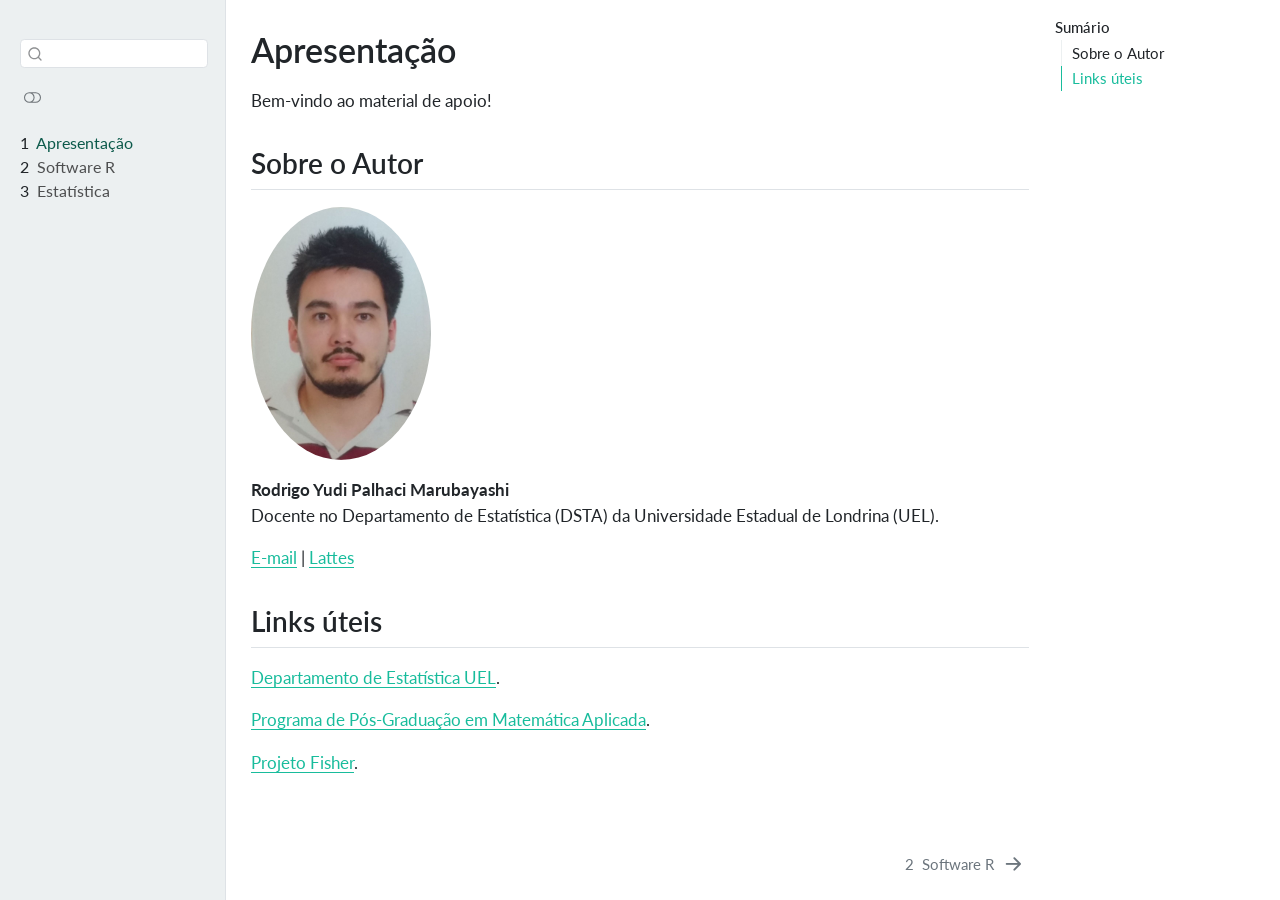
==== docs/index.html @ be247bbe "Add files via upload" ====
<!DOCTYPE html>
<html xmlns="http://www.w3.org/1999/xhtml" lang="en" xml:lang="en"><head>

<meta charset="utf-8">
<meta name="generator" content="quarto-1.10.18">

<meta name="viewport" content="width=device-width, initial-scale=1.0, user-scalable=yes">


<title>Apresentação</title>
<style>
/* Default styles provided by pandoc.
** See https://pandoc.org/MANUAL.html#variables-for-html for config info.
*/
span.smallcaps{font-variant: small-caps;}
div.columns{display: flex; gap: 1.5em;}
div.column{flex: auto;}
@media screen {
div.columns{gap: min(4vw, 1.5em);}
div.column{overflow-x: auto;}
}
div.hanging-indent{margin-left: 1.5em; text-indent: -1.5em;}
ul.task-list{list-style: none;}
ul.task-list li input[type="checkbox"] {
  width: 0.8em;
  margin: 0 0.8em 0.2em -1em; /* quarto-specific, see https://github.com/quarto-dev/quarto-cli/issues/4556 */ 
  vertical-align: middle;
}
</style>


<script src="site_libs/quarto-nav/quarto-nav.js"></script>
<script src="site_libs/quarto-nav/headroom.min.js"></script>
<script src="site_libs/clipboard/clipboard.min.js"></script>
<script src="site_libs/quarto-search/autocomplete.umd.js"></script>
<script src="site_libs/quarto-search/fuse.min.js"></script>
<script src="site_libs/quarto-search/quarto-search.js"></script>
<meta name="quarto:offset" content="./">
<link href="./capitulo1.html" rel="next">
<script src="site_libs/quarto-html/quarto.js" type="module"></script>
<script src="site_libs/quarto-html/tabsets/tabsets.js" type="module"></script>
<script src="site_libs/quarto-html/popper.min.js"></script>
<script src="site_libs/quarto-html/tippy.umd.min.js"></script>
<script src="site_libs/quarto-html/anchor.min.js"></script>
<link href="site_libs/quarto-html/tippy.css" rel="stylesheet">
<link href="site_libs/quarto-html/quarto-syntax-highlighting-64a204ab8560d761af7679ceaba22944.css" rel="stylesheet" class="quarto-color-scheme" id="quarto-text-highlighting-styles">
<link href="site_libs/quarto-html/quarto-syntax-highlighting-dark-b85bc7c33db8c58e0ec93c3465666fed.css" rel="stylesheet" class="quarto-color-scheme quarto-color-alternate" id="quarto-text-highlighting-styles">
<link href="site_libs/quarto-html/quarto-syntax-highlighting-64a204ab8560d761af7679ceaba22944.css" rel="stylesheet" class="quarto-color-scheme-extra" id="quarto-text-highlighting-styles">
<script src="site_libs/bootstrap/bootstrap.min.js"></script>
<link href="site_libs/bootstrap/bootstrap-icons.css" rel="stylesheet">
<link href="site_libs/bootstrap/bootstrap-071f2cfab2509698780004be9a3705a4.min.css" rel="stylesheet" append-hash="true" class="quarto-color-scheme" id="quarto-bootstrap" data-mode="light">
<link href="site_libs/bootstrap/bootstrap-dark-28465b6b87aa4d4b3ae6852c24e7e3ea.min.css" rel="stylesheet" append-hash="true" class="quarto-color-scheme quarto-color-alternate" id="quarto-bootstrap" data-mode="dark">
<link href="site_libs/bootstrap/bootstrap-071f2cfab2509698780004be9a3705a4.min.css" rel="stylesheet" append-hash="true" class="quarto-color-scheme-extra" id="quarto-bootstrap" data-mode="light">
<script id="quarto-search-options" type="application/json">{
  "location": "sidebar",
  "copy-button": false,
  "collapse-after": 3,
  "panel-placement": "start",
  "type": "textbox",
  "limit": 50,
  "keyboard-shortcut": [
    "f",
    "/",
    "s"
  ],
  "show-item-context": false,
  "language": {
    "search-no-results-text": "No results",
    "search-matching-documents-text": "matching documents",
    "search-copy-link-title": "Copy link to search",
    "search-hide-matches-text": "Hide additional matches",
    "search-more-match-text": "more match in this document",
    "search-more-matches-text": "more matches in this document",
    "search-clear-button-title": "Clear",
    "search-text-placeholder": "",
    "search-detached-cancel-button-title": "Cancel",
    "search-submit-button-title": "Submit",
    "search-label": "Search"
  }
}</script>


</head>

<body class="nav-sidebar docked quarto-light"><script id="quarto-html-before-body" type="application/javascript">
    const toggleBodyColorMode = (bsSheetEl) => {
      const mode = bsSheetEl.getAttribute("data-mode");
      const bodyEl = window.document.querySelector("body");
      if (mode === "dark") {
        bodyEl.classList.add("quarto-dark");
        bodyEl.classList.remove("quarto-light");
      } else {
        bodyEl.classList.add("quarto-light");
        bodyEl.classList.remove("quarto-dark");
      }
    }
    const toggleBodyColorPrimary = () => {
      const bsSheetEl = window.document.querySelector("link#quarto-bootstrap:not([rel=disabled-stylesheet])");
      if (bsSheetEl) {
        toggleBodyColorMode(bsSheetEl);
      }
    }
    const setColorSchemeToggle = (alternate) => {
      const toggles = window.document.querySelectorAll('.quarto-color-scheme-toggle');
      for (let i=0; i < toggles.length; i++) {
        const toggle = toggles[i];
        if (toggle) {
          if (alternate) {
            toggle.classList.add("alternate");
          } else {
            toggle.classList.remove("alternate");
          }
        }
      }
    };
    const toggleColorMode = (alternate) => {
      // Switch the stylesheets
      const primaryStylesheets = window.document.querySelectorAll('link.quarto-color-scheme:not(.quarto-color-alternate)');
      const alternateStylesheets = window.document.querySelectorAll('link.quarto-color-scheme.quarto-color-alternate');
      manageTransitions('#quarto-margin-sidebar .nav-link', false);
      if (alternate) {
        // note: dark is layered on light, we don't disable primary!
        enableStylesheet(alternateStylesheets);
        for (const sheetNode of alternateStylesheets) {
          if (sheetNode.id === "quarto-bootstrap") {
            toggleBodyColorMode(sheetNode);
          }
        }
      } else {
        disableStylesheet(alternateStylesheets);
        enableStylesheet(primaryStylesheets)
        toggleBodyColorPrimary();
      }
      manageTransitions('#quarto-margin-sidebar .nav-link', true);
      // Switch the toggles
      setColorSchemeToggle(alternate)
      // Hack to workaround the fact that safari doesn't
      // properly recolor the scrollbar when toggling (#1455)
      if (navigator.userAgent.indexOf('Safari') > 0 && navigator.userAgent.indexOf('Chrome') == -1) {
        manageTransitions("body", false);
        window.scrollTo(0, 1);
        setTimeout(() => {
          window.scrollTo(0, 0);
          manageTransitions("body", true);
        }, 40);
      }
    }
    const disableStylesheet = (stylesheets) => {
      for (let i=0; i < stylesheets.length; i++) {
        const stylesheet = stylesheets[i];
        stylesheet.rel = 'disabled-stylesheet';
      }
    }
    const enableStylesheet = (stylesheets) => {
      for (let i=0; i < stylesheets.length; i++) {
        const stylesheet = stylesheets[i];
        if(stylesheet.rel !== 'stylesheet') { // for Chrome, which will still FOUC without this check
          stylesheet.rel = 'stylesheet';
        }
      }
    }
    const manageTransitions = (selector, allowTransitions) => {
      const els = window.document.querySelectorAll(selector);
      for (let i=0; i < els.length; i++) {
        const el = els[i];
        if (allowTransitions) {
          el.classList.remove('notransition');
        } else {
          el.classList.add('notransition');
        }
      }
    }
    const isFileUrl = () => {
      return window.location.protocol === 'file:';
    }
    const hasAlternateSentinel = () => {
      let styleSentinel = getColorSchemeSentinel();
      if (styleSentinel !== null) {
        return styleSentinel === "alternate";
      } else {
        return false;
      }
    }
    const setStyleSentinel = (alternate) => {
      const value = alternate ? "alternate" : "default";
      if (!isFileUrl()) {
        window.localStorage.setItem("quarto-color-scheme", value);
      } else {
        localAlternateSentinel = value;
      }
    }
    const getColorSchemeSentinel = () => {
      if (!isFileUrl()) {
        const storageValue = window.localStorage.getItem("quarto-color-scheme");
        return storageValue != null ? storageValue : localAlternateSentinel;
      } else {
        return localAlternateSentinel;
      }
    }
    const toggleGiscusIfUsed = (isAlternate, darkModeDefault) => {
      const baseTheme = document.querySelector('#giscus-base-theme')?.value ?? 'light';
      const alternateTheme = document.querySelector('#giscus-alt-theme')?.value ?? 'dark';
      let newTheme = '';
      if(authorPrefersDark) {
        newTheme = isAlternate ? baseTheme : alternateTheme;
      } else {
        newTheme = isAlternate ? alternateTheme : baseTheme;
      }
      const changeGiscusTheme = () => {
        // From: https://github.com/giscus/giscus/issues/336
        const sendMessage = (message) => {
          const iframe = document.querySelector('iframe.giscus-frame');
          if (!iframe) return;
          iframe.contentWindow.postMessage({ giscus: message }, 'https://giscus.app');
        }
        sendMessage({
          setConfig: {
            theme: newTheme
          }
        });
      }
      const isGiscussLoaded = window.document.querySelector('iframe.giscus-frame') !== null;
      if (isGiscussLoaded) {
        changeGiscusTheme();
      }
    };
    const authorPrefersDark = false;
    const darkModeDefault = authorPrefersDark;
      document.querySelector('link#quarto-text-highlighting-styles.quarto-color-scheme-extra').rel = 'disabled-stylesheet';
      document.querySelector('link#quarto-bootstrap.quarto-color-scheme-extra').rel = 'disabled-stylesheet';
    let localAlternateSentinel = darkModeDefault ? 'alternate' : 'default';
    // Dark / light mode switch
    window.quartoToggleColorScheme = () => {
      // Read the current dark / light value
      let toAlternate = !hasAlternateSentinel();
      toggleColorMode(toAlternate);
      setStyleSentinel(toAlternate);
      toggleGiscusIfUsed(toAlternate, darkModeDefault);
      window.dispatchEvent(new Event('resize'));
    };
    // Switch to dark mode if need be
    if (hasAlternateSentinel()) {
      toggleColorMode(true);
    } else {
      toggleColorMode(false);
    }
  </script>

<div id="quarto-search-results"></div>
  <header id="quarto-header" class="headroom fixed-top">
  <nav class="quarto-secondary-nav">
    <div class="container-fluid d-flex">
      <button type="button" class="quarto-btn-toggle btn" data-bs-toggle="collapse" role="button" data-bs-target=".quarto-sidebar-collapse-item" aria-controls="quarto-sidebar" aria-expanded="false" aria-label="Toggle sidebar navigation" onclick="if (window.quartoToggleHeadroom) { window.quartoToggleHeadroom(); }">
        <i class="bi bi-layout-text-sidebar-reverse"></i>
      </button>
        <nav class="quarto-page-breadcrumbs" aria-label="breadcrumb"><ol class="breadcrumb"><li class="breadcrumb-item"><a href="./index.html"><span class="chapter-number">1</span>&nbsp; <span class="chapter-title">Apresentação</span></a></li></ol></nav>
        <a class="flex-grow-1" role="navigation" data-bs-toggle="collapse" data-bs-target=".quarto-sidebar-collapse-item" aria-controls="quarto-sidebar" aria-expanded="false" aria-label="Toggle sidebar navigation" onclick="if (window.quartoToggleHeadroom) { window.quartoToggleHeadroom(); }">      
        </a>
      <button type="button" class="btn quarto-search-button" aria-label="Search" onclick="window.quartoOpenSearch();">
        <i class="bi bi-search"></i>
      </button>
    </div>
  </nav>
</header>
<!-- content -->
<div id="quarto-content" class="quarto-container page-columns page-rows-contents page-layout-article">
<!-- sidebar -->
  <nav id="quarto-sidebar" class="sidebar collapse collapse-horizontal quarto-sidebar-collapse-item sidebar-navigation docked overflow-auto">
        <div class="mt-2 flex-shrink-0 align-items-center">
        <div class="sidebar-search">
        <div id="quarto-search" class="" title="Search"></div>
        </div>
        </div>
        <div class="sidebar-tools-collapse">
  <a href="" class="quarto-color-scheme-toggle quarto-navigation-tool  px-1" onclick="window.quartoToggleColorScheme(); return false;" title="Toggle dark mode"><i class="bi"></i></a>
</div>
    <div class="sidebar-menu-container"> 
    <ul class="list-unstyled mt-1">
        <li class="sidebar-item">
  <div class="sidebar-item-container"> 
  <a href="./index.html" class="sidebar-item-text sidebar-link active">
 <span class="menu-text"><span class="chapter-number">1</span>&nbsp; <span class="chapter-title">Apresentação</span></span></a>
  </div>
</li>
        <li class="sidebar-item">
  <div class="sidebar-item-container"> 
  <a href="./capitulo1.html" class="sidebar-item-text sidebar-link">
 <span class="menu-text"><span class="chapter-number">2</span>&nbsp; <span class="chapter-title">Software R</span></span></a>
  </div>
</li>
        <li class="sidebar-item">
  <div class="sidebar-item-container"> 
  <a href="./capitulo2.html" class="sidebar-item-text sidebar-link">
 <span class="menu-text"><span class="chapter-number">3</span>&nbsp; <span class="chapter-title">Estatística</span></span></a>
  </div>
</li>
    </ul>
    </div>
</nav>
<div id="quarto-sidebar-glass" class="quarto-sidebar-collapse-item" data-bs-toggle="collapse" data-bs-target=".quarto-sidebar-collapse-item"></div>
<!-- margin-sidebar -->
    <div id="quarto-margin-sidebar" class="sidebar margin-sidebar">
        <nav id="TOC" role="doc-toc" class="toc-active">
    <h2 id="toc-title">Sumário</h2>
   
  <ul>
  <li><a href="#sobre-o-autor" id="toc-sobre-o-autor" class="nav-link active" data-scroll-target="#sobre-o-autor">Sobre o Autor</a></li>
  <li><a href="#links-úteis" id="toc-links-úteis" class="nav-link" data-scroll-target="#links-úteis">Links úteis</a></li>
  </ul>
</nav>
    </div>
<!-- main -->
<main class="content" id="quarto-document-content">


<header id="title-block-header" class="quarto-title-block default">
<div class="quarto-title">
<h1 class="title">Apresentação</h1>
</div>



<div class="quarto-title-meta">

    
  
    
  </div>
  


</header>


<p>Bem-vindo ao material de apoio!</p>
<section id="sobre-o-autor" class="level2 unnumbered">
<h2 class="unnumbered anchored" data-anchor-id="sobre-o-autor">Sobre o Autor</h2>
<p><img src="imagens/foto.jpg" class="img-fluid" style="border-radius: 50%;" width="180"></p>
<p><strong>Rodrigo Yudi Palhaci Marubayashi</strong><br>
Docente no Departamento de Estatística (DSTA) da Universidade Estadual de Londrina (UEL).</p>
<p><a href="mailto:marubayashi@uel.br">E-mail</a> | <a href="http://lattes.cnpq.br/9007309012680740" target="_blank">Lattes</a></p>
</section>
<section id="links-úteis" class="level2 unnumbered">
<h2 class="unnumbered anchored" data-anchor-id="links-úteis">Links úteis</h2>
<p><a href="https://www.uel.br/ceca/estatistica/" target="_blank">Departamento de Estatística UEL</a>.</p>
<p><a href="https://pos.uel.br/pgmac/" target="_blank">Programa de Pós-Graduação em Matemática Aplicada</a>.</p>
<p><a href="https://fisher.uel.br/index/" target="_blank">Projeto Fisher</a>.</p>


</section>

</main> <!-- /main -->
<script id="quarto-html-after-body" type="application/javascript">
  window.document.addEventListener("DOMContentLoaded", function (event) {
    // Ensure there is a toggle, if there isn't float one in the top right
    if (window.document.querySelector('.quarto-color-scheme-toggle') === null) {
      const a = window.document.createElement('a');
      a.classList.add('top-right');
      a.classList.add('quarto-color-scheme-toggle');
      a.href = "";
      a.onclick = function() { try { window.quartoToggleColorScheme(); } catch {} return false; };
      const i = window.document.createElement("i");
      i.classList.add('bi');
      a.appendChild(i);
      window.document.body.appendChild(a);
    }
    setColorSchemeToggle(hasAlternateSentinel())
    const icon = "";
    const anchorJS = new window.AnchorJS();
    anchorJS.options = {
      placement: 'right',
      icon: icon
    };
    anchorJS.add('.anchored');
    const isCodeAnnotation = (el) => {
      for (const clz of el.classList) {
        if (clz.startsWith('code-annotation-')) {                     
          return true;
        }
      }
      return false;
    }
    const onCopySuccess = function(e) {
      // button target
      const button = e.trigger;
      // don't keep focus
      button.blur();
      // flash "checked"
      button.classList.add('code-copy-button-checked');
      var currentTitle = button.getAttribute("title");
      button.setAttribute("title", "Copied!");
      let tooltip;
      if (window.bootstrap) {
        button.setAttribute("data-bs-toggle", "tooltip");
        button.setAttribute("data-bs-placement", "left");
        button.setAttribute("data-bs-title", "Copied!");
        tooltip = new bootstrap.Tooltip(button, 
          { trigger: "manual", 
            customClass: "code-copy-button-tooltip",
            offset: [0, -8]});
        tooltip.show();    
      }
      setTimeout(function() {
        if (tooltip) {
          tooltip.hide();
          button.removeAttribute("data-bs-title");
          button.removeAttribute("data-bs-toggle");
          button.removeAttribute("data-bs-placement");
        }
        button.setAttribute("title", currentTitle);
        button.classList.remove('code-copy-button-checked');
      }, 1000);
      // clear code selection
      e.clearSelection();
    }
    const getTextToCopy = function(trigger) {
      const outerScaffold = trigger.parentElement.cloneNode(true);
      const codeEl = outerScaffold.querySelector('code');
      for (const childEl of codeEl.children) {
        if (isCodeAnnotation(childEl)) {
          childEl.remove();
        }
      }
      return codeEl.innerText;
    }
    const clipboard = new window.ClipboardJS('.code-copy-button:not([data-in-quarto-modal])', {
      text: getTextToCopy
    });
    clipboard.on('success', onCopySuccess);
    if (window.document.getElementById('quarto-embedded-source-code-modal')) {
      const clipboardModal = new window.ClipboardJS('.code-copy-button[data-in-quarto-modal]', {
        text: getTextToCopy,
        container: window.document.getElementById('quarto-embedded-source-code-modal')
      });
      clipboardModal.on('success', onCopySuccess);
    }
      var localhostRegex = new RegExp(/^(?:http|https):\/\/localhost\:?[0-9]*\//);
      var mailtoRegex = new RegExp(/^mailto:/);
        var filterRegex = new RegExp('/' + window.location.host + '/');
      var isInternal = (href) => {
          return filterRegex.test(href) || localhostRegex.test(href) || mailtoRegex.test(href);
      }
      // Inspect non-navigation links and adorn them if external
     var links = window.document.querySelectorAll('a[href]:not(.nav-link):not(.navbar-brand):not(.toc-action):not(.sidebar-link):not(.sidebar-item-toggle):not(.pagination-link):not(.no-external):not([aria-hidden]):not(.dropdown-item):not(.quarto-navigation-tool):not(.about-link)');
      for (var i=0; i<links.length; i++) {
        const link = links[i];
        if (!isInternal(link.href)) {
          // undo the damage that might have been done by quarto-nav.js in the case of
          // links that we want to consider external
          if (link.dataset.originalHref !== undefined) {
            link.href = link.dataset.originalHref;
          }
        }
      }
    function tippyHover(el, contentFn, onTriggerFn, onUntriggerFn) {
      const config = {
        allowHTML: true,
        maxWidth: 500,
        delay: 100,
        arrow: false,
        appendTo: function(el) {
            return el.parentElement;
        },
        interactive: true,
        interactiveBorder: 10,
        theme: 'quarto',
        placement: 'bottom-start',
      };
      if (contentFn) {
        config.content = contentFn;
      }
      if (onTriggerFn) {
        config.onTrigger = onTriggerFn;
      }
      if (onUntriggerFn) {
        config.onUntrigger = onUntriggerFn;
      }
      window.tippy(el, config); 
    }
    const noterefs = window.document.querySelectorAll('a[role="doc-noteref"]');
    for (var i=0; i<noterefs.length; i++) {
      const ref = noterefs[i];
      tippyHover(ref, function() {
        // use id or data attribute instead here
        let href = ref.getAttribute('data-footnote-href') || ref.getAttribute('href');
        try { href = new URL(href).hash; } catch {}
        const id = href.replace(/^#\/?/, "");
        const note = window.document.getElementById(id);
        if (note) {
          return note.innerHTML;
        } else {
          return "";
        }
      });
    }
    const xrefs = window.document.querySelectorAll('a.quarto-xref');
    const processXRef = (id, note) => {
      // Strip column container classes
      const stripColumnClz = (el) => {
        el.classList.remove("page-full", "page-columns");
        if (el.children) {
          for (const child of el.children) {
            stripColumnClz(child);
          }
        }
      }
      stripColumnClz(note)
      if (id === null || id.startsWith('sec-')) {
        // Special case sections, only their first couple elements
        const container = document.createElement("div");
        if (note.children && note.children.length > 2) {
          container.appendChild(note.children[0].cloneNode(true));
          for (let i = 1; i < note.children.length; i++) {
            const child = note.children[i];
            if (child.tagName === "P" && child.innerText === "") {
              continue;
            } else {
              container.appendChild(child.cloneNode(true));
              break;
            }
          }
          if (window.Quarto?.typesetMath) {
            window.Quarto.typesetMath(container);
          }
          return container.innerHTML
        } else {
          if (window.Quarto?.typesetMath) {
            window.Quarto.typesetMath(note);
          }
          return note.innerHTML;
        }
      } else {
        // Remove any anchor links if they are present
        const anchorLink = note.querySelector('a.anchorjs-link');
        if (anchorLink) {
          anchorLink.remove();
        }
        if (window.Quarto?.typesetMath) {
          window.Quarto.typesetMath(note);
        }
        if (note.classList.contains("callout")) {
          return note.outerHTML;
        } else {
          return note.innerHTML;
        }
      }
    }
    for (var i=0; i<xrefs.length; i++) {
      const xref = xrefs[i];
      tippyHover(xref, undefined, function(instance) {
        instance.disable();
        let url = xref.getAttribute('href');
        let hash = undefined; 
        if (url.startsWith('#')) {
          hash = url;
        } else {
          try { hash = new URL(url).hash; } catch {}
        }
        if (hash) {
          const id = hash.replace(/^#\/?/, "");
          const note = window.document.getElementById(id);
          if (note !== null) {
            try {
              const html = processXRef(id, note.cloneNode(true));
              instance.setContent(html);
            } finally {
              instance.enable();
              instance.show();
            }
          } else {
            // See if we can fetch this
            fetch(url.split('#')[0])
            .then(res => res.text())
            .then(html => {
              const parser = new DOMParser();
              const htmlDoc = parser.parseFromString(html, "text/html");
              const note = htmlDoc.getElementById(id);
              if (note !== null) {
                const html = processXRef(id, note);
                instance.setContent(html);
              } 
            }).finally(() => {
              instance.enable();
              instance.show();
            });
          }
        } else {
          // See if we can fetch a full url (with no hash to target)
          // This is a special case and we should probably do some content thinning / targeting
          fetch(url)
          .then(res => res.text())
          .then(html => {
            const parser = new DOMParser();
            const htmlDoc = parser.parseFromString(html, "text/html");
            const note = htmlDoc.querySelector('main.content');
            if (note !== null) {
              // This should only happen for chapter cross references
              // (since there is no id in the URL)
              // remove the first header
              if (note.children.length > 0 && note.children[0].tagName === "HEADER") {
                note.children[0].remove();
              }
              const html = processXRef(null, note);
              instance.setContent(html);
            } 
          }).finally(() => {
            instance.enable();
            instance.show();
          });
        }
      }, function(instance) {
      });
    }
        let selectedAnnoteEl;
        const selectorForAnnotation = ( cell, annotation) => {
          let cellAttr = 'data-code-cell="' + cell + '"';
          let lineAttr = 'data-code-annotation="' +  annotation + '"';
          const selector = 'span[' + cellAttr + '][' + lineAttr + ']';
          return selector;
        }
        const selectCodeLines = (annoteEl) => {
          const doc = window.document;
          const targetCell = annoteEl.getAttribute("data-target-cell");
          const targetAnnotation = annoteEl.getAttribute("data-target-annotation");
          const annoteSpan = window.document.querySelector(selectorForAnnotation(targetCell, targetAnnotation));
          const lines = annoteSpan.getAttribute("data-code-lines").split(",");
          const lineIds = lines.map((line) => {
            return targetCell + "-" + line;
          })
          let top = null;
          let height = null;
          let parent = null;
          if (lineIds.length > 0) {
              //compute the position of the single el (top and bottom and make a div)
              const el = window.document.getElementById(lineIds[0]);
              top = el.offsetTop;
              height = el.offsetHeight;
              parent = el.parentElement.parentElement;
            if (lineIds.length > 1) {
              const lastEl = window.document.getElementById(lineIds[lineIds.length - 1]);
              const bottom = lastEl.offsetTop + lastEl.offsetHeight;
              height = bottom - top;
            }
            if (top !== null && height !== null && parent !== null) {
              // cook up a div (if necessary) and position it 
              let div = window.document.getElementById("code-annotation-line-highlight");
              if (div === null) {
                div = window.document.createElement("div");
                div.setAttribute("id", "code-annotation-line-highlight");
                div.style.position = 'absolute';
                parent.appendChild(div);
              }
              div.style.top = top - 2 + "px";
              div.style.height = height + 4 + "px";
              div.style.left = 0;
              let gutterDiv = window.document.getElementById("code-annotation-line-highlight-gutter");
              if (gutterDiv === null) {
                gutterDiv = window.document.createElement("div");
                gutterDiv.setAttribute("id", "code-annotation-line-highlight-gutter");
                gutterDiv.style.position = 'absolute';
                const codeCell = window.document.getElementById(targetCell);
                const gutter = codeCell.querySelector('.code-annotation-gutter');
                gutter.appendChild(gutterDiv);
              }
              gutterDiv.style.top = top - 2 + "px";
              gutterDiv.style.height = height + 4 + "px";
            }
            selectedAnnoteEl = annoteEl;
          }
        };
        const unselectCodeLines = () => {
          const elementsIds = ["code-annotation-line-highlight", "code-annotation-line-highlight-gutter"];
          elementsIds.forEach((elId) => {
            const div = window.document.getElementById(elId);
            if (div) {
              div.remove();
            }
          });
          selectedAnnoteEl = undefined;
        };
          // Handle positioning of the toggle
      window.addEventListener(
        "resize",
        throttle(() => {
          elRect = undefined;
          if (selectedAnnoteEl) {
            selectCodeLines(selectedAnnoteEl);
          }
        }, 10)
      );
      function throttle(fn, ms) {
      let throttle = false;
      let timer;
        return (...args) => {
          if(!throttle) { // first call gets through
              fn.apply(this, args);
              throttle = true;
          } else { // all the others get throttled
              if(timer) clearTimeout(timer); // cancel #2
              timer = setTimeout(() => {
                fn.apply(this, args);
                timer = throttle = false;
              }, ms);
          }
        };
      }
        // Attach click handler to the DT
        const annoteDls = window.document.querySelectorAll('dt[data-target-cell]');
        for (const annoteDlNode of annoteDls) {
          annoteDlNode.addEventListener('click', (event) => {
            const clickedEl = event.target;
            if (clickedEl !== selectedAnnoteEl) {
              unselectCodeLines();
              const activeEl = window.document.querySelector('dt[data-target-cell].code-annotation-active');
              if (activeEl) {
                activeEl.classList.remove('code-annotation-active');
              }
              selectCodeLines(clickedEl);
              clickedEl.classList.add('code-annotation-active');
            } else {
              // Unselect the line
              unselectCodeLines();
              clickedEl.classList.remove('code-annotation-active');
            }
          });
        }
    const findCites = (el) => {
      const parentEl = el.parentElement;
      if (parentEl) {
        const cites = parentEl.dataset.cites;
        if (cites) {
          return {
            el,
            cites: cites.split(' ')
          };
        } else {
          return findCites(el.parentElement)
        }
      } else {
        return undefined;
      }
    };
    var bibliorefs = window.document.querySelectorAll('a[role="doc-biblioref"]');
    for (var i=0; i<bibliorefs.length; i++) {
      const ref = bibliorefs[i];
      const citeInfo = findCites(ref);
      if (citeInfo) {
        tippyHover(citeInfo.el, function() {
          var popup = window.document.createElement('div');
          citeInfo.cites.forEach(function(cite) {
            var citeDiv = window.document.createElement('div');
            citeDiv.classList.add('hanging-indent');
            citeDiv.classList.add('csl-entry');
            var biblioDiv = window.document.getElementById('ref-' + cite);
            if (biblioDiv) {
              citeDiv.innerHTML = biblioDiv.innerHTML;
            }
            popup.appendChild(citeDiv);
          });
          return popup.innerHTML;
        });
      }
    }
  });
  </script>
<nav class="page-navigation">
  <div class="nav-page nav-page-previous">
  </div>
  <div class="nav-page nav-page-next">
      <a href="./capitulo1.html" class="pagination-link" aria-label="Software R">
        <span class="nav-page-text"><span class="chapter-number">2</span>&nbsp; <span class="chapter-title">Software R</span></span> <i class="bi bi-arrow-right-short"></i>
      </a>
  </div>
</nav>
</div> <!-- /content -->




</body></html>
---- docs/site_libs/quarto-html/tippy.css ----
.tippy-box[data-animation=fade][data-state=hidden]{opacity:0}[data-tippy-root]{max-width:calc(100vw - 10px)}.tippy-box{position:relative;background-color:#333;color:#fff;border-radius:4px;font-size:14px;line-height:1.4;white-space:normal;outline:0;transition-property:transform,visibility,opacity}.tippy-box[data-placement^=top]>.tippy-arrow{bottom:0}.tippy-box[data-placement^=top]>.tippy-arrow:before{bottom:-7px;left:0;border-width:8px 8px 0;border-top-color:initial;transform-origin:center top}.tippy-box[data-placement^=bottom]>.tippy-arrow{top:0}.tippy-box[data-placement^=bottom]>.tippy-arrow:before{top:-7px;left:0;border-width:0 8px 8px;border-bottom-color:initial;transform-origin:center bottom}.tippy-box[data-placement^=left]>.tippy-arrow{right:0}.tippy-box[data-placement^=left]>.tippy-arrow:before{border-width:8px 0 8px 8px;border-left-color:initial;right:-7px;transform-origin:center left}.tippy-box[data-placement^=right]>.tippy-arrow{left:0}.tippy-box[data-placement^=right]>.tippy-arrow:before{left:-7px;border-width:8px 8px 8px 0;border-right-color:initial;transform-origin:center right}.tippy-box[data-inertia][data-state=visible]{transition-timing-function:cubic-bezier(.54,1.5,.38,1.11)}.tippy-arrow{width:16px;height:16px;color:#333}.tippy-arrow:before{content:"";position:absolute;border-color:transparent;border-style:solid}.tippy-content{position:relative;padding:5px 9px;z-index:1}
---- docs/site_libs/quarto-html/quarto-syntax-highlighting-64a204ab8560d761af7679ceaba22944.css ----
/* quarto syntax highlight colors */
:root {
  --quarto-hl-ot-color: #003B4F;
  --quarto-hl-at-color: #657422;
  --quarto-hl-ss-color: #20794D;
  --quarto-hl-an-color: #5E5E5E;
  --quarto-hl-fu-color: #4758AB;
  --quarto-hl-st-color: #20794D;
  --quarto-hl-cf-color: #003B4F;
  --quarto-hl-op-color: #5E5E5E;
  --quarto-hl-er-color: #AD0000;
  --quarto-hl-bn-color: #AD0000;
  --quarto-hl-al-color: #AD0000;
  --quarto-hl-va-color: #111111;
  --quarto-hl-bu-color: inherit;
  --quarto-hl-ex-color: inherit;
  --quarto-hl-pp-color: #AD0000;
  --quarto-hl-in-color: #5E5E5E;
  --quarto-hl-vs-color: #20794D;
  --quarto-hl-wa-color: #5E5E5E;
  --quarto-hl-do-color: #5E5E5E;
  --quarto-hl-im-color: #00769E;
  --quarto-hl-ch-color: #20794D;
  --quarto-hl-dt-color: #AD0000;
  --quarto-hl-fl-color: #AD0000;
  --quarto-hl-co-color: #5E5E5E;
  --quarto-hl-cv-color: #5E5E5E;
  --quarto-hl-cn-color: #8f5902;
  --quarto-hl-sc-color: #5E5E5E;
  --quarto-hl-dv-color: #AD0000;
  --quarto-hl-kw-color: #003B4F;
}

/* other quarto variables */
:root {
  --quarto-font-monospace: SFMono-Regular, Menlo, Monaco, Consolas, "Liberation Mono", "Courier New", monospace;
}

/* syntax highlight based on Pandoc's rules */
pre > code.sourceCode > span {
  color: #003B4F;
}

code.sourceCode > span {
  color: #003B4F;
}

div.sourceCode,
div.sourceCode pre.sourceCode {
  color: #003B4F;
}

/* Normal */
code span {
  color: #003B4F;
}

/* Alert */
code span.al {
  color: #AD0000;
  font-style: inherit;
}

/* Annotation */
code span.an {
  color: #5E5E5E;
  font-style: inherit;
}

/* Attribute */
code span.at {
  color: #657422;
  font-style: inherit;
}

/* BaseN */
code span.bn {
  color: #AD0000;
  font-style: inherit;
}

/* BuiltIn */
code span.bu {
  font-style: inherit;
}

/* ControlFlow */
code span.cf {
  color: #003B4F;
  font-weight: bold;
  font-style: inherit;
}

/* Char */
code span.ch {
  color: #20794D;
  font-style: inherit;
}

/* Constant */
code span.cn {
  color: #8f5902;
  font-style: inherit;
}

/* Comment */
code span.co {
  color: #5E5E5E;
  font-style: inherit;
}

/* CommentVar */
code span.cv {
  color: #5E5E5E;
  font-style: italic;
}

/* Documentation */
code span.do {
  color: #5E5E5E;
  font-style: italic;
}

/* DataType */
code span.dt {
  color: #AD0000;
  font-style: inherit;
}

/* DecVal */
code span.dv {
  color: #AD0000;
  font-style: inherit;
}

/* Error */
code span.er {
  color: #AD0000;
  font-style: inherit;
}

/* Extension */
code span.ex {
  font-style: inherit;
}

/* Float */
code span.fl {
  color: #AD0000;
  font-style: inherit;
}

/* Function */
code span.fu {
  color: #4758AB;
  font-style: inherit;
}

/* Import */
code span.im {
  color: #00769E;
  font-style: inherit;
}

/* Information */
code span.in {
  color: #5E5E5E;
  font-style: inherit;
}

/* Keyword */
code span.kw {
  color: #003B4F;
  font-weight: bold;
  font-style: inherit;
}

/* Operator */
code span.op {
  color: #5E5E5E;
  font-style: inherit;
}

/* Other */
code span.ot {
  color: #003B4F;
  font-style: inherit;
}

/* Preprocessor */
code span.pp {
  color: #AD0000;
  font-style: inherit;
}

/* SpecialChar */
code span.sc {
  color: #5E5E5E;
  font-style: inherit;
}

/* SpecialString */
code span.ss {
  color: #20794D;
  font-style: inherit;
}

/* String */
code span.st {
  color: #20794D;
  font-style: inherit;
}

/* Variable */
code span.va {
  color: #111111;
  font-style: inherit;
}

/* VerbatimString */
code span.vs {
  color: #20794D;
  font-style: inherit;
}

/* Warning */
code span.wa {
  color: #5E5E5E;
  font-style: italic;
}

.prevent-inlining {
  content: "</";
}

/*# sourceMappingURL=9d8d5bb603a83b8298b89080a598c93b.css.map */
---- docs/site_libs/quarto-html/quarto-syntax-highlighting-dark-b85bc7c33db8c58e0ec93c3465666fed.css ----
/* quarto syntax highlight colors */
:root {
  --quarto-hl-al-color: #f07178;
  --quarto-hl-an-color: #d4d0ab;
  --quarto-hl-at-color: #00e0e0;
  --quarto-hl-bn-color: #d4d0ab;
  --quarto-hl-bu-color: #abe338;
  --quarto-hl-ch-color: #abe338;
  --quarto-hl-co-color: #f8f8f2;
  --quarto-hl-cv-color: #ffd700;
  --quarto-hl-cn-color: #ffd700;
  --quarto-hl-cf-color: #ffa07a;
  --quarto-hl-dt-color: #ffa07a;
  --quarto-hl-dv-color: #d4d0ab;
  --quarto-hl-do-color: #f8f8f2;
  --quarto-hl-er-color: #f07178;
  --quarto-hl-ex-color: #00e0e0;
  --quarto-hl-fl-color: #d4d0ab;
  --quarto-hl-fu-color: #ffa07a;
  --quarto-hl-im-color: #abe338;
  --quarto-hl-in-color: #d4d0ab;
  --quarto-hl-kw-color: #ffa07a;
  --quarto-hl-op-color: #ffa07a;
  --quarto-hl-ot-color: #00e0e0;
  --quarto-hl-pp-color: #dcc6e0;
  --quarto-hl-re-color: #00e0e0;
  --quarto-hl-sc-color: #abe338;
  --quarto-hl-ss-color: #abe338;
  --quarto-hl-st-color: #abe338;
  --quarto-hl-va-color: #00e0e0;
  --quarto-hl-vs-color: #abe338;
  --quarto-hl-wa-color: #dcc6e0;
}

/* other quarto variables */
:root {
  --quarto-font-monospace: SFMono-Regular, Menlo, Monaco, Consolas, "Liberation Mono", "Courier New", monospace;
}

/* syntax highlight based on Pandoc's rules */
pre > code.sourceCode > span {
  color: #f8f8f2;
}

code.sourceCode > span {
  color: #f8f8f2;
}

div.sourceCode,
div.sourceCode pre.sourceCode {
  color: #f8f8f2;
}

/* Normal */
code span {
  color: #f8f8f2;
}

/* Alert */
code span.al {
  color: #f07178;
}

/* Annotation */
code span.an {
  color: #d4d0ab;
}

/* Attribute */
code span.at {
  color: #00e0e0;
}

/* BaseN */
code span.bn {
  color: #d4d0ab;
}

/* BuiltIn */
code span.bu {
  color: #abe338;
}

/* ControlFlow */
code span.cf {
  font-weight: bold;
  color: #ffa07a;
}

/* Char */
code span.ch {
  color: #abe338;
}

/* Constant */
code span.cn {
  color: #ffd700;
}

/* Comment */
code span.co {
  font-style: italic;
  color: #f8f8f2;
}

/* CommentVar */
code span.cv {
  color: #ffd700;
}

/* Documentation */
code span.do {
  color: #f8f8f2;
}

/* DataType */
code span.dt {
  color: #ffa07a;
}

/* DecVal */
code span.dv {
  color: #d4d0ab;
}

/* Error */
code span.er {
  color: #f07178;
  text-decoration: underline;
}

/* Extension */
code span.ex {
  font-weight: bold;
  color: #00e0e0;
}

/* Float */
code span.fl {
  color: #d4d0ab;
}

/* Function */
code span.fu {
  color: #ffa07a;
}

/* Import */
code span.im {
  color: #abe338;
}

/* Information */
code span.in {
  color: #d4d0ab;
}

/* Keyword */
code span.kw {
  font-weight: bold;
  color: #ffa07a;
}

/* Operator */
code span.op {
  color: #ffa07a;
}

/* Other */
code span.ot {
  color: #00e0e0;
}

/* Preprocessor */
code span.pp {
  color: #dcc6e0;
}

/* RegionMarker */
code span.re {
  background-color: #f8f8f2;
  color: #00e0e0;
}

/* SpecialChar */
code span.sc {
  color: #abe338;
}

/* SpecialString */
code span.ss {
  color: #abe338;
}

/* String */
code span.st {
  color: #abe338;
}

/* Variable */
code span.va {
  color: #00e0e0;
}

/* VerbatimString */
code span.vs {
  color: #abe338;
}

/* Warning */
code span.wa {
  color: #dcc6e0;
}

.prevent-inlining {
  content: "</";
}

/*# sourceMappingURL=4ed8f1090dec6531da29ab00902aa718.css.map */
---- docs/site_libs/quarto-html/quarto-syntax-highlighting-64a204ab8560d761af7679ceaba22944.css ----
/* quarto syntax highlight colors */
:root {
  --quarto-hl-ot-color: #003B4F;
  --quarto-hl-at-color: #657422;
  --quarto-hl-ss-color: #20794D;
  --quarto-hl-an-color: #5E5E5E;
  --quarto-hl-fu-color: #4758AB;
  --quarto-hl-st-color: #20794D;
  --quarto-hl-cf-color: #003B4F;
  --quarto-hl-op-color: #5E5E5E;
  --quarto-hl-er-color: #AD0000;
  --quarto-hl-bn-color: #AD0000;
  --quarto-hl-al-color: #AD0000;
  --quarto-hl-va-color: #111111;
  --quarto-hl-bu-color: inherit;
  --quarto-hl-ex-color: inherit;
  --quarto-hl-pp-color: #AD0000;
  --quarto-hl-in-color: #5E5E5E;
  --quarto-hl-vs-color: #20794D;
  --quarto-hl-wa-color: #5E5E5E;
  --quarto-hl-do-color: #5E5E5E;
  --quarto-hl-im-color: #00769E;
  --quarto-hl-ch-color: #20794D;
  --quarto-hl-dt-color: #AD0000;
  --quarto-hl-fl-color: #AD0000;
  --quarto-hl-co-color: #5E5E5E;
  --quarto-hl-cv-color: #5E5E5E;
  --quarto-hl-cn-color: #8f5902;
  --quarto-hl-sc-color: #5E5E5E;
  --quarto-hl-dv-color: #AD0000;
  --quarto-hl-kw-color: #003B4F;
}

/* other quarto variables */
:root {
  --quarto-font-monospace: SFMono-Regular, Menlo, Monaco, Consolas, "Liberation Mono", "Courier New", monospace;
}

/* syntax highlight based on Pandoc's rules */
pre > code.sourceCode > span {
  color: #003B4F;
}

code.sourceCode > span {
  color: #003B4F;
}

div.sourceCode,
div.sourceCode pre.sourceCode {
  color: #003B4F;
}

/* Normal */
code span {
  color: #003B4F;
}

/* Alert */
code span.al {
  color: #AD0000;
  font-style: inherit;
}

/* Annotation */
code span.an {
  color: #5E5E5E;
  font-style: inherit;
}

/* Attribute */
code span.at {
  color: #657422;
  font-style: inherit;
}

/* BaseN */
code span.bn {
  color: #AD0000;
  font-style: inherit;
}

/* BuiltIn */
code span.bu {
  font-style: inherit;
}

/* ControlFlow */
code span.cf {
  color: #003B4F;
  font-weight: bold;
  font-style: inherit;
}

/* Char */
code span.ch {
  color: #20794D;
  font-style: inherit;
}

/* Constant */
code span.cn {
  color: #8f5902;
  font-style: inherit;
}

/* Comment */
code span.co {
  color: #5E5E5E;
  font-style: inherit;
}

/* CommentVar */
code span.cv {
  color: #5E5E5E;
  font-style: italic;
}

/* Documentation */
code span.do {
  color: #5E5E5E;
  font-style: italic;
}

/* DataType */
code span.dt {
  color: #AD0000;
  font-style: inherit;
}

/* DecVal */
code span.dv {
  color: #AD0000;
  font-style: inherit;
}

/* Error */
code span.er {
  color: #AD0000;
  font-style: inherit;
}

/* Extension */
code span.ex {
  font-style: inherit;
}

/* Float */
code span.fl {
  color: #AD0000;
  font-style: inherit;
}

/* Function */
code span.fu {
  color: #4758AB;
  font-style: inherit;
}

/* Import */
code span.im {
  color: #00769E;
  font-style: inherit;
}

/* Information */
code span.in {
  color: #5E5E5E;
  font-style: inherit;
}

/* Keyword */
code span.kw {
  color: #003B4F;
  font-weight: bold;
  font-style: inherit;
}

/* Operator */
code span.op {
  color: #5E5E5E;
  font-style: inherit;
}

/* Other */
code span.ot {
  color: #003B4F;
  font-style: inherit;
}

/* Preprocessor */
code span.pp {
  color: #AD0000;
  font-style: inherit;
}

/* SpecialChar */
code span.sc {
  color: #5E5E5E;
  font-style: inherit;
}

/* SpecialString */
code span.ss {
  color: #20794D;
  font-style: inherit;
}

/* String */
code span.st {
  color: #20794D;
  font-style: inherit;
}

/* Variable */
code span.va {
  color: #111111;
  font-style: inherit;
}

/* VerbatimString */
code span.vs {
  color: #20794D;
  font-style: inherit;
}

/* Warning */
code span.wa {
  color: #5E5E5E;
  font-style: italic;
}

.prevent-inlining {
  content: "</";
}

/*# sourceMappingURL=9d8d5bb603a83b8298b89080a598c93b.css.map */
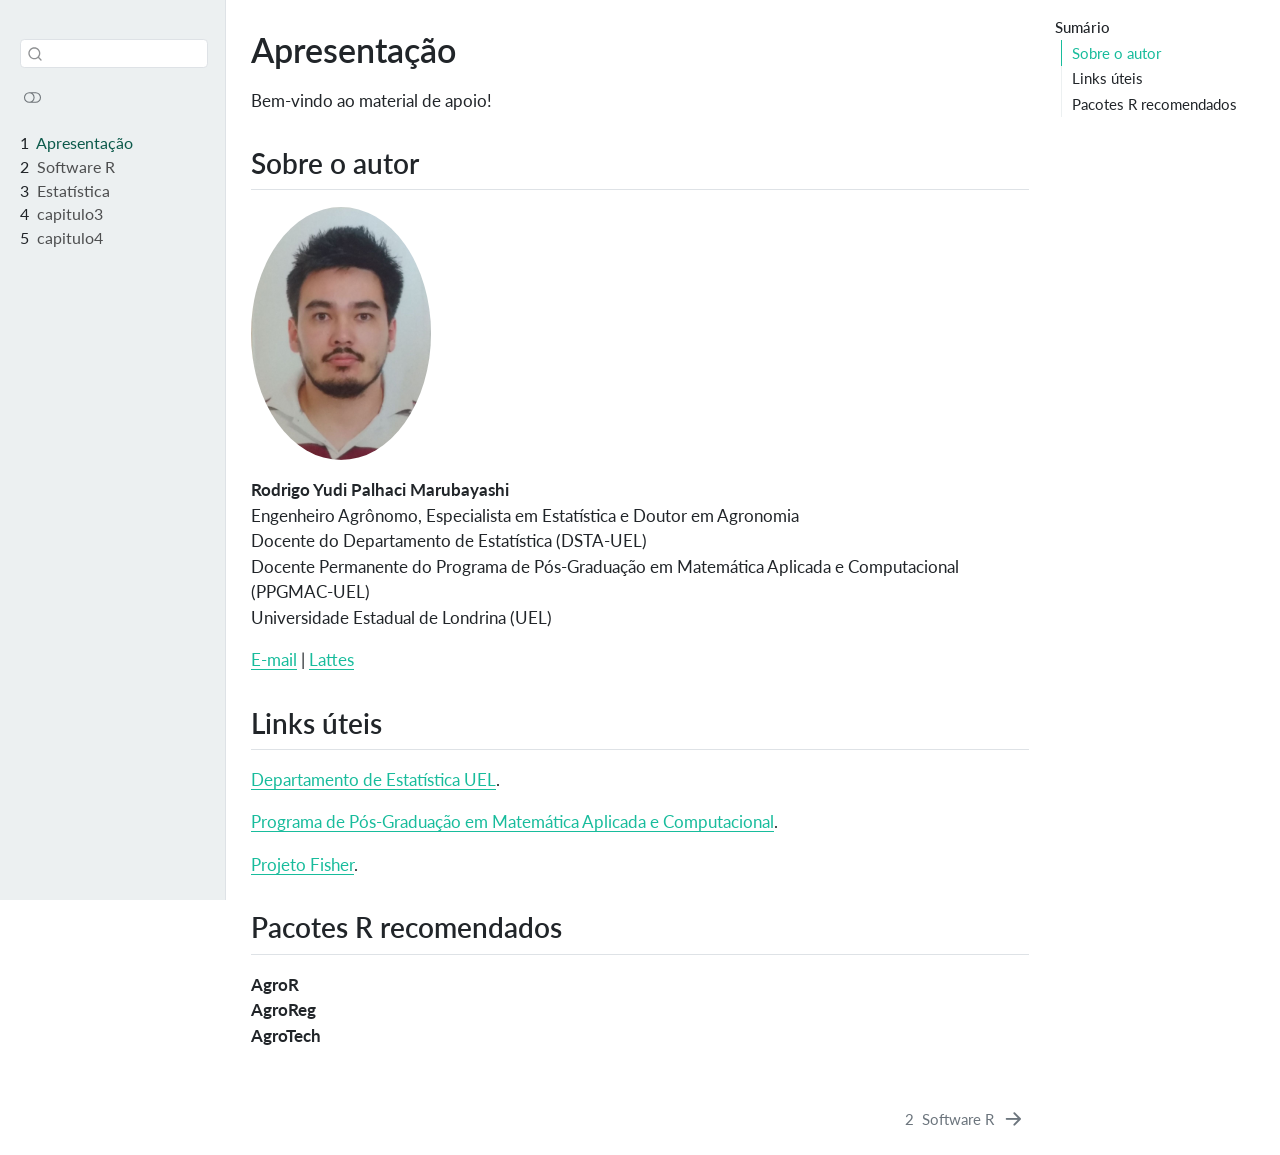
==== commit da983704: "Add files via upload" ====
--- a/docs/index.html
+++ b/docs/index.html
@@ -294,6 +294,18 @@
  <span class="menu-text"><span class="chapter-number">3</span>&nbsp; <span class="chapter-title">Estatística</span></span></a>
   </div>
 </li>
+        <li class="sidebar-item">
+  <div class="sidebar-item-container"> 
+  <a href="./capitulo3.html" class="sidebar-item-text sidebar-link">
+ <span class="menu-text"><span class="chapter-number">4</span>&nbsp; <span class="chapter-title">capitulo3</span></span></a>
+  </div>
+</li>
+        <li class="sidebar-item">
+  <div class="sidebar-item-container"> 
+  <a href="./capitulo4.html" class="sidebar-item-text sidebar-link">
+ <span class="menu-text"><span class="chapter-number">5</span>&nbsp; <span class="chapter-title">capitulo4</span></span></a>
+  </div>
+</li>
     </ul>
     </div>
 </nav>
@@ -304,8 +316,9 @@
     <h2 id="toc-title">Sumário</h2>
    
   <ul>
-  <li><a href="#sobre-o-autor" id="toc-sobre-o-autor" class="nav-link active" data-scroll-target="#sobre-o-autor">Sobre o Autor</a></li>
+  <li><a href="#sobre-o-autor" id="toc-sobre-o-autor" class="nav-link active" data-scroll-target="#sobre-o-autor">Sobre o autor</a></li>
   <li><a href="#links-úteis" id="toc-links-úteis" class="nav-link" data-scroll-target="#links-úteis">Links úteis</a></li>
+  <li><a href="#pacotes-r-recomendados" id="toc-pacotes-r-recomendados" class="nav-link" data-scroll-target="#pacotes-r-recomendados">Pacotes R recomendados</a></li>
   </ul>
 </nav>
     </div>
@@ -334,17 +347,27 @@
 
 <p>Bem-vindo ao material de apoio!</p>
 <section id="sobre-o-autor" class="level2 unnumbered">
-<h2 class="unnumbered anchored" data-anchor-id="sobre-o-autor">Sobre o Autor</h2>
+<h2 class="unnumbered anchored" data-anchor-id="sobre-o-autor">Sobre o autor</h2>
 <p><img src="imagens/foto.jpg" class="img-fluid" style="border-radius: 50%;" width="180"></p>
 <p><strong>Rodrigo Yudi Palhaci Marubayashi</strong><br>
-Docente no Departamento de Estatística (DSTA) da Universidade Estadual de Londrina (UEL).</p>
+Engenheiro Agrônomo, Especialista em Estatística e Doutor em Agronomia<br>
+Docente do Departamento de Estatística (DSTA-UEL)<br>
+Docente Permanente do Programa de Pós-Graduação em Matemática Aplicada e Computacional (PPGMAC-UEL)<br>
+Universidade Estadual de Londrina (UEL)</p>
 <p><a href="mailto:marubayashi@uel.br">E-mail</a> | <a href="http://lattes.cnpq.br/9007309012680740" target="_blank">Lattes</a></p>
 </section>
 <section id="links-úteis" class="level2 unnumbered">
 <h2 class="unnumbered anchored" data-anchor-id="links-úteis">Links úteis</h2>
 <p><a href="https://www.uel.br/ceca/estatistica/" target="_blank">Departamento de Estatística UEL</a>.</p>
-<p><a href="https://pos.uel.br/pgmac/" target="_blank">Programa de Pós-Graduação em Matemática Aplicada</a>.</p>
+<p><a href="https://pos.uel.br/pgmac/" target="_blank">Programa de Pós-Graduação em Matemática Aplicada e Computacional</a>.</p>
 <p><a href="https://fisher.uel.br/index/" target="_blank">Projeto Fisher</a>.</p>
+</section>
+<section id="pacotes-r-recomendados" class="level2 unnumbered">
+<h2 class="unnumbered anchored" data-anchor-id="pacotes-r-recomendados">Pacotes R recomendados</h2>
+<p><strong>AgroR</strong><br>
+<strong>AgroReg</strong><br>
+<strong>AgroTech</strong><br>
+</p>
 
 
 </section>
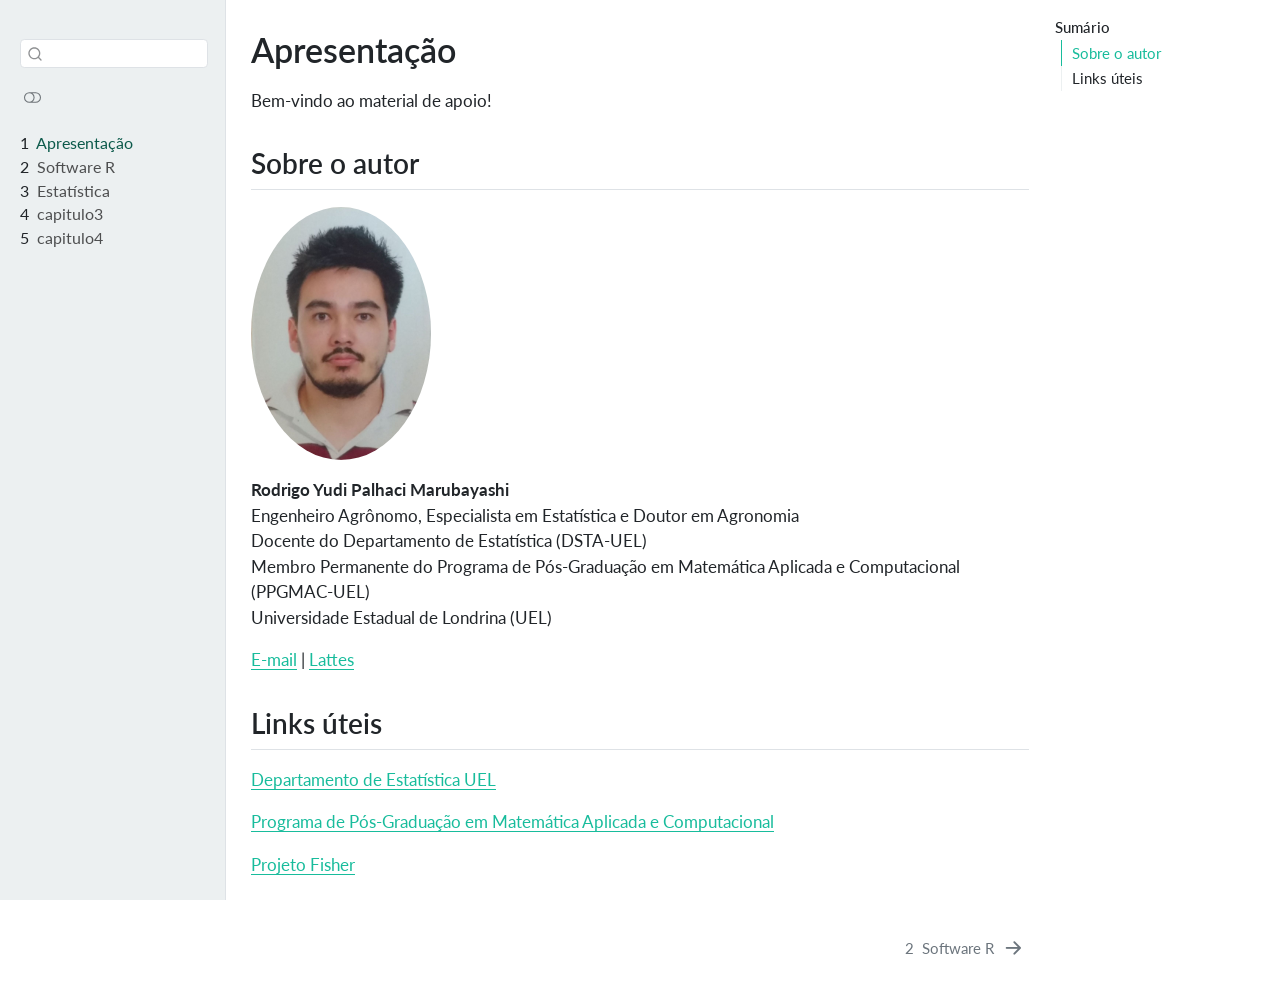
==== commit 3e88313c: "Add files via upload" ====
--- a/docs/index.html
+++ b/docs/index.html
@@ -318,7 +318,6 @@
   <ul>
   <li><a href="#sobre-o-autor" id="toc-sobre-o-autor" class="nav-link active" data-scroll-target="#sobre-o-autor">Sobre o autor</a></li>
   <li><a href="#links-úteis" id="toc-links-úteis" class="nav-link" data-scroll-target="#links-úteis">Links úteis</a></li>
-  <li><a href="#pacotes-r-recomendados" id="toc-pacotes-r-recomendados" class="nav-link" data-scroll-target="#pacotes-r-recomendados">Pacotes R recomendados</a></li>
   </ul>
 </nav>
     </div>
@@ -352,22 +351,15 @@
 <p><strong>Rodrigo Yudi Palhaci Marubayashi</strong><br>
 Engenheiro Agrônomo, Especialista em Estatística e Doutor em Agronomia<br>
 Docente do Departamento de Estatística (DSTA-UEL)<br>
-Docente Permanente do Programa de Pós-Graduação em Matemática Aplicada e Computacional (PPGMAC-UEL)<br>
+Membro Permanente do Programa de Pós-Graduação em Matemática Aplicada e Computacional (PPGMAC-UEL)<br>
 Universidade Estadual de Londrina (UEL)</p>
 <p><a href="mailto:marubayashi@uel.br">E-mail</a> | <a href="http://lattes.cnpq.br/9007309012680740" target="_blank">Lattes</a></p>
 </section>
 <section id="links-úteis" class="level2 unnumbered">
 <h2 class="unnumbered anchored" data-anchor-id="links-úteis">Links úteis</h2>
-<p><a href="https://www.uel.br/ceca/estatistica/" target="_blank">Departamento de Estatística UEL</a>.</p>
-<p><a href="https://pos.uel.br/pgmac/" target="_blank">Programa de Pós-Graduação em Matemática Aplicada e Computacional</a>.</p>
-<p><a href="https://fisher.uel.br/index/" target="_blank">Projeto Fisher</a>.</p>
-</section>
-<section id="pacotes-r-recomendados" class="level2 unnumbered">
-<h2 class="unnumbered anchored" data-anchor-id="pacotes-r-recomendados">Pacotes R recomendados</h2>
-<p><strong>AgroR</strong><br>
-<strong>AgroReg</strong><br>
-<strong>AgroTech</strong><br>
-</p>
+<p><a href="https://www.uel.br/ceca/estatistica/" target="_blank">Departamento de Estatística UEL</a></p>
+<p><a href="https://pos.uel.br/pgmac/" target="_blank">Programa de Pós-Graduação em Matemática Aplicada e Computacional</a></p>
+<p><a href="https://fisher.uel.br/index/" target="_blank">Projeto Fisher</a></p>
 
 
 </section>
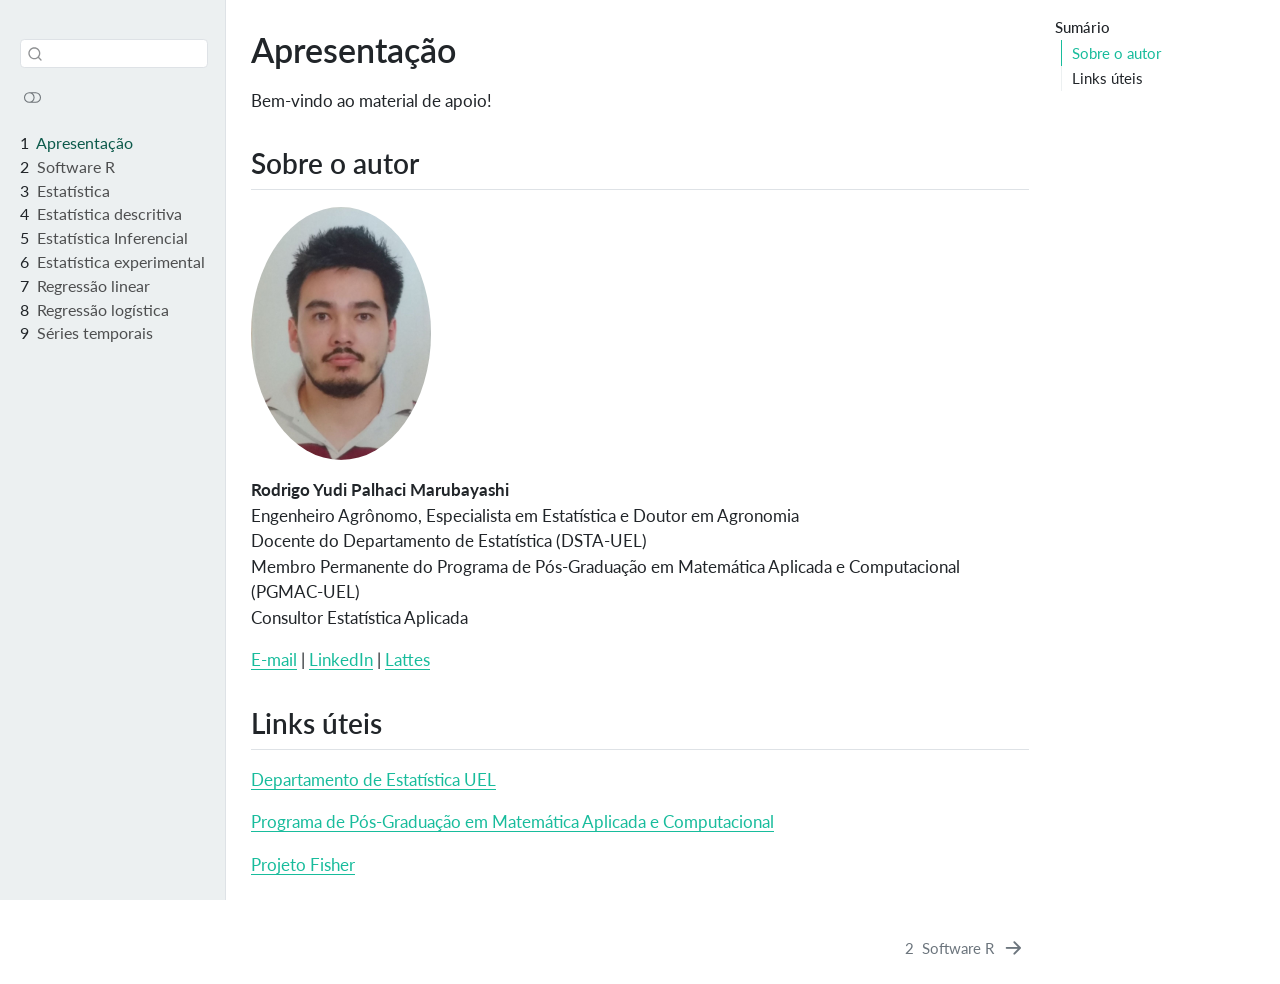
==== commit f6ced726: "Add files via upload" ====
--- a/docs/index.html
+++ b/docs/index.html
@@ -297,13 +297,37 @@
         <li class="sidebar-item">
   <div class="sidebar-item-container"> 
   <a href="./capitulo3.html" class="sidebar-item-text sidebar-link">
- <span class="menu-text"><span class="chapter-number">4</span>&nbsp; <span class="chapter-title">capitulo3</span></span></a>
+ <span class="menu-text"><span class="chapter-number">4</span>&nbsp; <span class="chapter-title">Estatística descritiva</span></span></a>
   </div>
 </li>
         <li class="sidebar-item">
   <div class="sidebar-item-container"> 
   <a href="./capitulo4.html" class="sidebar-item-text sidebar-link">
- <span class="menu-text"><span class="chapter-number">5</span>&nbsp; <span class="chapter-title">capitulo4</span></span></a>
+ <span class="menu-text"><span class="chapter-number">5</span>&nbsp; <span class="chapter-title">Estatística Inferencial</span></span></a>
+  </div>
+</li>
+        <li class="sidebar-item">
+  <div class="sidebar-item-container"> 
+  <a href="./capitulo5.html" class="sidebar-item-text sidebar-link">
+ <span class="menu-text"><span class="chapter-number">6</span>&nbsp; <span class="chapter-title">Estatística experimental</span></span></a>
+  </div>
+</li>
+        <li class="sidebar-item">
+  <div class="sidebar-item-container"> 
+  <a href="./capitulo6.html" class="sidebar-item-text sidebar-link">
+ <span class="menu-text"><span class="chapter-number">7</span>&nbsp; <span class="chapter-title">Regressão linear</span></span></a>
+  </div>
+</li>
+        <li class="sidebar-item">
+  <div class="sidebar-item-container"> 
+  <a href="./capitulo7.html" class="sidebar-item-text sidebar-link">
+ <span class="menu-text"><span class="chapter-number">8</span>&nbsp; <span class="chapter-title">Regressão logística</span></span></a>
+  </div>
+</li>
+        <li class="sidebar-item">
+  <div class="sidebar-item-container"> 
+  <a href="./capitulo8.html" class="sidebar-item-text sidebar-link">
+ <span class="menu-text"><span class="chapter-number">9</span>&nbsp; <span class="chapter-title">Séries temporais</span></span></a>
   </div>
 </li>
     </ul>
@@ -351,9 +375,9 @@
 <p><strong>Rodrigo Yudi Palhaci Marubayashi</strong><br>
 Engenheiro Agrônomo, Especialista em Estatística e Doutor em Agronomia<br>
 Docente do Departamento de Estatística (DSTA-UEL)<br>
-Membro Permanente do Programa de Pós-Graduação em Matemática Aplicada e Computacional (PPGMAC-UEL)<br>
-Universidade Estadual de Londrina (UEL)</p>
-<p><a href="mailto:marubayashi@uel.br">E-mail</a> | <a href="http://lattes.cnpq.br/9007309012680740" target="_blank">Lattes</a></p>
+Membro Permanente do Programa de Pós-Graduação em Matemática Aplicada e Computacional (PGMAC-UEL)<br>
+Consultor Estatística Aplicada</p>
+<p><a href="mailto:marubayashi@uel.br">E-mail</a> | <a href="https://www.linkedin.com/in/rodrigo-marubayashi-89a8a9115/" target="_blank">LinkedIn</a> | <a href="http://lattes.cnpq.br/9007309012680740" target="_blank">Lattes</a></p>
 </section>
 <section id="links-úteis" class="level2 unnumbered">
 <h2 class="unnumbered anchored" data-anchor-id="links-úteis">Links úteis</h2>
